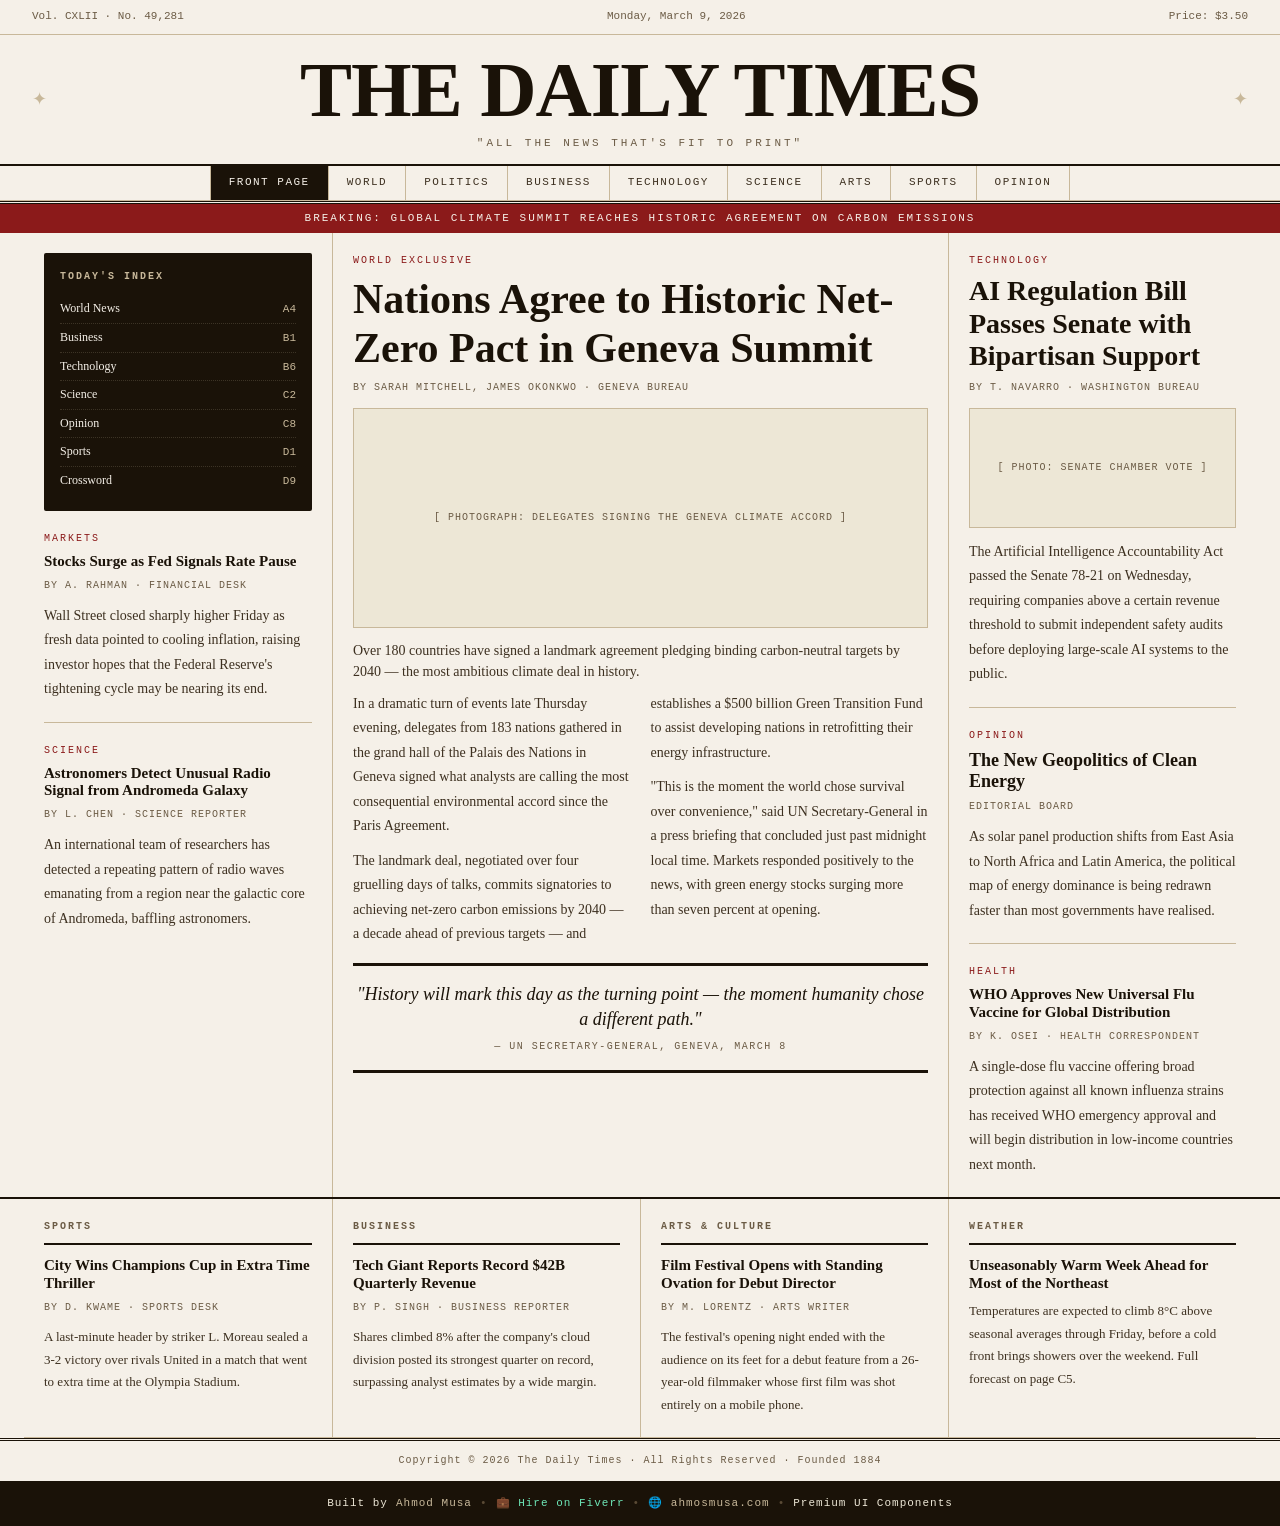
==== newspaper/news.html @ c9066df8 "feat : newspaper trial added." ====
<!doctype html>
<html lang="en">
  <head>
    <meta charset="UTF-8" />
    <meta name="viewport" content="width=device-width, initial-scale=1.0" />
    <title>Classic Newspaper Website Template — HTML CSS, Print Ready</title>
    <link href="./news.css" rel="stylesheet" />
  </head>
  <body>
    <!-- ── MASTHEAD HEADER ── -->
    <header class="masthead">
      <div class="masthead-top">
        <span>Vol. CXLII · No. 49,281</span>
        <time datetime="2026-03-09">Monday, March 9, 2026</time>
        <span>Price: $3.50</span>
      </div>
      <div class="paper-name">
        <h1>The Daily Times</h1>
        <p class="tagline">"All the news that's fit to print"</p>
      </div>
      <nav class="section-nav" aria-label="Main Navigation">
        <a href="#" class="active">Front Page</a>
        <a href="#">World</a>
        <a href="#">Politics</a>
        <a href="#">Business</a>
        <a href="#">Technology</a>
        <a href="#">Science</a>
        <a href="#">Arts</a>
        <a href="#">Sports</a>
        <a href="#">Opinion</a>
      </nav>
    </header>

    <!-- Breaking News Ticker Band -->
    <aside class="headline-band" aria-label="Breaking News">
      Breaking: Global Climate Summit Reaches Historic Agreement on Carbon
      Emissions
    </aside>

    <!-- ── MAIN GRID CONTENT ── -->
    <main class="newspaper-grid">
      <!-- Left Column / Sidebar -->
      <aside class="col sidebar-col">
        <section class="index-box" aria-label="Today's Index">
          <h4>Today's Index</h4>
          <dl class="index-list">
            <div class="index-item">
              <dt>World News</dt>
              <dd><span>A4</span></dd>
            </div>
            <div class="index-item">
              <dt>Business</dt>
              <dd><span>B1</span></dd>
            </div>
            <div class="index-item">
              <dt>Technology</dt>
              <dd><span>B6</span></dd>
            </div>
            <div class="index-item">
              <dt>Science</dt>
              <dd><span>C2</span></dd>
            </div>
            <div class="index-item">
              <dt>Opinion</dt>
              <dd><span>C8</span></dd>
            </div>
            <div class="index-item">
              <dt>Sports</dt>
              <dd><span>D1</span></dd>
            </div>
            <div class="index-item">
              <dt>Crossword</dt>
              <dd><span>D9</span></dd>
            </div>
          </dl>
        </section>

        <article class="article">
          <header>
            <p class="kicker">Markets</p>
            <h2 class="headline hl-sm">
              Stocks Surge as Fed Signals Rate Pause
            </h2>
            <p class="byline">By A. Rahman · Financial Desk</p>
          </header>
          <p class="body-text">
            Wall Street closed sharply higher Friday as fresh data pointed to
            cooling inflation, raising investor hopes that the Federal Reserve's
            tightening cycle may be nearing its end.
          </p>
        </article>

        <article class="article">
          <header>
            <p class="kicker">Science</p>
            <h2 class="headline hl-sm">
              Astronomers Detect Unusual Radio Signal from Andromeda Galaxy
            </h2>
            <p class="byline">By L. Chen · Science Reporter</p>
          </header>
          <p class="body-text">
            An international team of researchers has detected a repeating
            pattern of radio waves emanating from a region near the galactic
            core of Andromeda, baffling astronomers.
          </p>
        </article>
      </aside>

      <!-- Center Lead Article Column -->
      <section class="col center-col">
        <article class="article feature-article">
          <header>
            <p class="kicker">World Exclusive</p>
            <h2 class="headline hl-xl">
              Nations Agree to Historic Net-Zero Pact in Geneva Summit
            </h2>
            <p class="byline">
              By Sarah Mitchell, James Okonkwo · Geneva Bureau
            </p>
          </header>

          <figure class="img-block" style="height: 220px">
            <figcaption>
              [ Photograph: Delegates signing the Geneva Climate Accord ]
            </figcaption>
          </figure>

          <p class="deck">
            Over 180 countries have signed a landmark agreement pledging binding
            carbon-neutral targets by 2040 — the most ambitious climate deal in
            history.
          </p>

          <div class="body-text two-col">
            <p>
              In a dramatic turn of events late Thursday evening, delegates from
              183 nations gathered in the grand hall of the Palais des Nations
              in Geneva signed what analysts are calling the most consequential
              environmental accord since the Paris Agreement.
            </p>
            <p style="margin-top: 10px">
              The landmark deal, negotiated over four gruelling days of talks,
              commits signatories to achieving net-zero carbon emissions by 2040
              — a decade ahead of previous targets — and establishes a $500
              billion Green Transition Fund to assist developing nations in
              retrofitting their energy infrastructure.
            </p>
            <p style="margin-top: 10px">
              "This is the moment the world chose survival over convenience,"
              said UN Secretary-General in a press briefing that concluded just
              past midnight local time. Markets responded positively to the
              news, with green energy stocks surging more than seven percent at
              opening.
            </p>
          </div>

          <blockquote class="pull-quote">
            <p>
              "History will mark this day as the turning point — the moment
              humanity chose a different path."
            </p>
            <cite>— UN Secretary-General, Geneva, March 8</cite>
          </blockquote>
        </article>
      </section>

      <!-- Right Column -->
      <aside class="col right-col">
        <article class="article">
          <header>
            <p class="kicker">Technology</p>
            <h2 class="headline hl-lg">
              AI Regulation Bill Passes Senate with Bipartisan Support
            </h2>
            <p class="byline">By T. Navarro · Washington Bureau</p>
          </header>

          <figure class="img-block" style="height: 120px">
            <figcaption>[ Photo: Senate chamber vote ]</figcaption>
          </figure>

          <p class="body-text">
            The Artificial Intelligence Accountability Act passed the Senate
            78-21 on Wednesday, requiring companies above a certain revenue
            threshold to submit independent safety audits before deploying
            large-scale AI systems to the public.
          </p>
        </article>

        <article class="article">
          <header>
            <p class="kicker">Opinion</p>
            <h2 class="headline hl-md">The New Geopolitics of Clean Energy</h2>
            <p class="byline">Editorial Board</p>
          </header>
          <p class="body-text">
            As solar panel production shifts from East Asia to North Africa and
            Latin America, the political map of energy dominance is being
            redrawn faster than most governments have realised.
          </p>
        </article>

        <article class="article">
          <header>
            <p class="kicker">Health</p>
            <h2 class="headline hl-sm">
              WHO Approves New Universal Flu Vaccine for Global Distribution
            </h2>
            <p class="byline">By K. Osei · Health Correspondent</p>
          </header>
          <p class="body-text">
            A single-dose flu vaccine offering broad protection against all
            known influenza strains has received WHO emergency approval and will
            begin distribution in low-income countries next month.
          </p>
        </article>
      </aside>
    </main>

    <!-- ── BOTTOM SECTIONS ── -->
    <section class="bottom-grid" aria-label="Category Highlights">
      <section class="bottom-col">
        <h3 class="section-label">Sports</h3>
        <article class="article">
          <header>
            <h4 class="headline hl-sm">
              City Wins Champions Cup in Extra Time Thriller
            </h4>
            <p class="byline">By D. Kwame · Sports Desk</p>
          </header>
          <p class="body-text" style="font-size: 13px">
            A last-minute header by striker L. Moreau sealed a 3-2 victory over
            rivals United in a match that went to extra time at the Olympia
            Stadium.
          </p>
        </article>
      </section>

      <section class="bottom-col">
        <h3 class="section-label">Business</h3>
        <article class="article">
          <header>
            <h4 class="headline hl-sm">
              Tech Giant Reports Record $42B Quarterly Revenue
            </h4>
            <p class="byline">By P. Singh · Business Reporter</p>
          </header>
          <p class="body-text" style="font-size: 13px">
            Shares climbed 8% after the company's cloud division posted its
            strongest quarter on record, surpassing analyst estimates by a wide
            margin.
          </p>
        </article>
      </section>

      <section class="bottom-col">
        <h3 class="section-label">Arts & Culture</h3>
        <article class="article">
          <header>
            <h4 class="headline hl-sm">
              Film Festival Opens with Standing Ovation for Debut Director
            </h4>
            <p class="byline">By M. Lorentz · Arts Writer</p>
          </header>
          <p class="body-text" style="font-size: 13px">
            The festival's opening night ended with the audience on its feet for
            a debut feature from a 26-year-old filmmaker whose first film was
            shot entirely on a mobile phone.
          </p>
        </article>
      </section>

      <section class="bottom-col">
        <h3 class="section-label">Weather</h3>
        <article class="article">
          <header>
            <h4 class="headline hl-sm">
              Unseasonably Warm Week Ahead for Most of the Northeast
            </h4>
          </header>
          <p class="body-text" style="font-size: 13px">
            Temperatures are expected to climb 8°C above seasonal averages
            through Friday, before a cold front brings showers over the weekend.
            Full forecast on page C5.
          </p>
        </article>
      </section>
    </section>

    <!-- ── PAPER FOOTER ── -->
    <footer class="site-footer">
      <div class="paper-footer">
        Copyright © 2026 The Daily Times · All Rights Reserved · Founded 1884
      </div>

      <div class="am-credit">
        Built by <a href="https://ahmosmusa.com" target="_blank">Ahmod Musa</a>
        <span class="dot">•</span>
        <a
          href="https://www.fiverr.com/ahmodmusa/"
          class="fiverr"
          target="_blank"
          >💼 Hire on Fiverr</a
        >
        <span class="dot">•</span>
        <a href="https://ahmosmusa.com" target="_blank">🌐 ahmosmusa.com</a>
        <span class="dot">•</span>
        Premium UI Components
      </div>
    </footer>
  </body>
</html>
---- newspaper/news.css ----
*::before,
*::after,
* {
  margin: 0;
  padding: 0;
  box-sizing: border-box;
}

:root {
  --ink: #1a1208;
  --ink-mid: #3d3020;
  --ink-light: #6b5b45;
  --paper: #f5f0e8;
  --paper-dark: #ede7d6;
  --rule: #c8b89a;
  --accent: #8b1a1a;
  --col-gap: 20px;
}

body {
  background: var(--paper);
  color: var(--ink);
  font-family: "Source Serif 4", Georgia, serif;
  font-size: 15px;
  line-height: 1.6;
}

/* ── Masthead ── */
.masthead {
  border-bottom: 3px double var(--ink);
  padding: 8px 0 0;
  background: var(--paper);
}

.masthead-top {
  display: flex;
  justify-content: space-between;
  align-items: center;
  padding: 0 32px 8px;
  font-family: "DM Mono", monospace;
  font-size: 11px;
  color: var(--ink-light);
  border-bottom: 1px solid var(--rule);
}

.paper-name {
  text-align: center;
  padding: 16px 32px 12px;
  border-bottom: 2px solid var(--ink);
  position: relative;
}
.paper-name::before,
.paper-name::after {
  content: "✦";
  position: absolute;
  top: 50%;
  transform: translateY(-50%);
  color: var(--rule);
  font-size: 18px;
}
.paper-name::before {
  left: 32px;
}
.paper-name::after {
  right: 32px;
}

.paper-name h1 {
  font-family: "Playfair Display", serif;
  font-size: clamp(36px, 7vw, 78px);
  font-weight: 900;
  letter-spacing: -1px;
  color: var(--ink);
  line-height: 1;
  text-transform: uppercase;
}

.paper-name .tagline {
  font-family: "DM Mono", monospace;
  font-size: 11px;
  letter-spacing: 3px;
  color: var(--ink-light);
  margin-top: 6px;
  text-transform: uppercase;
}

/* ── Nav ── */
.section-nav {
  display: flex;
  justify-content: center;
  gap: 0;
  padding: 0 32px;
  border-bottom: 1px solid var(--rule);
  overflow-x: auto;
  scrollbar-width: none;
}
.section-nav::-webkit-scrollbar {
  display: none;
}
.section-nav a {
  display: block;
  padding: 8px 18px;
  font-family: "DM Mono", monospace;
  font-size: 11px;
  letter-spacing: 1.5px;
  text-transform: uppercase;
  color: var(--ink-mid);
  text-decoration: none;
  white-space: nowrap;
  border-right: 1px solid var(--rule);
  transition: background 0.2s;
}
.section-nav a:first-child {
  border-left: 1px solid var(--rule);
}
.section-nav a:hover {
  background: var(--paper-dark);
}
.section-nav a.active {
  background: var(--ink);
  color: var(--paper);
}

/* ── Headline band ── */
.headline-band {
  background: var(--accent);
  color: var(--paper);
  text-align: center;
  padding: 6px 32px;
  font-family: "DM Mono", monospace;
  font-size: 11px;
  letter-spacing: 2px;
  text-transform: uppercase;
}

/* ── Main grid ── */
.newspaper-grid {
  display: grid;
  grid-template-columns: 1fr 2fr 1fr;
  gap: 0;
  padding: 0 24px;
  border-bottom: 2px solid var(--ink);
}

.col {
  padding: 20px var(--col-gap);
}
.col + .col {
  border-left: 1px solid var(--rule);
}

/* ── Article styles ── */
.article + .article {
  margin-top: 20px;
  padding-top: 20px;
  border-top: 1px solid var(--rule);
}

.kicker {
  font-family: "DM Mono", monospace;
  font-size: 10px;
  letter-spacing: 2px;
  text-transform: uppercase;
  color: var(--accent);
  margin-bottom: 6px;
}

.headline {
  font-family: "Playfair Display", serif;
  font-weight: 700;
  line-height: 1.15;
  color: var(--ink);
  margin-bottom: 8px;
}
.hl-xl {
  font-size: clamp(26px, 3.5vw, 42px);
}
.hl-lg {
  font-size: clamp(20px, 2.5vw, 28px);
}
.hl-md {
  font-size: 18px;
}
.hl-sm {
  font-size: 15px;
}

.deck {
  font-family: "Source Serif 4", serif;
  font-size: 14px;
  color: var(--ink-mid);
  line-height: 1.5;
  margin-bottom: 10px;
}

.byline {
  font-family: "DM Mono", monospace;
  font-size: 10px;
  letter-spacing: 1px;
  text-transform: uppercase;
  color: var(--ink-light);
  margin-bottom: 10px;
}

.body-text {
  font-size: 14px;
  line-height: 1.75;
  color: var(--ink-mid);
  column-gap: 20px;
}
.two-col {
  columns: 2;
}

/* ── Image placeholder (figure/figcaption) ── */
.img-block {
  background: var(--paper-dark);
  border: 1px solid var(--rule);
  width: 100%;
  display: flex;
  align-items: center;
  justify-content: center;
  color: var(--ink-light);
  margin: 12px 0;
}
.img-block figcaption {
  font-family: "DM Mono", monospace;
  font-size: 10px;
  letter-spacing: 1px;
  text-transform: uppercase;
}

/* ── Quote callout (blockquote) ── */
.pull-quote {
  border-top: 3px solid var(--ink);
  border-bottom: 3px solid var(--ink);
  padding: 16px 0;
  margin: 16px 0;
  font-family: "Playfair Display", serif;
  font-style: italic;
  font-size: 18px;
  color: var(--ink);
  line-height: 1.4;
  text-align: center;
}
.pull-quote cite {
  display: block;
  font-family: "DM Mono", monospace;
  font-style: normal;
  font-size: 10px;
  letter-spacing: 1.5px;
  text-transform: uppercase;
  color: var(--ink-light);
  margin-top: 8px;
}

/* ── Index ── */
.index-box {
  background: var(--ink);
  color: var(--paper);
  padding: 16px;
  border-radius: 2px;
  margin-bottom: 20px;
}
.index-box h4 {
  font-family: "DM Mono", monospace;
  font-size: 10px;
  letter-spacing: 2px;
  text-transform: uppercase;
  color: var(--rule);
  margin-bottom: 10px;
}
.index-list {
  display: flex;
  flex-direction: column;
}
.index-item {
  display: flex;
  justify-content: space-between;
  align-items: baseline;
  padding: 4px 0;
  border-bottom: 1px dotted rgba(200, 184, 154, 0.2);
  font-size: 12px;
  gap: 8px;
}
.index-item dt {
  font-weight: normal;
}
.index-item:last-child {
  border-bottom: none;
}
.index-item span {
  color: var(--rule);
  font-family: "DM Mono", monospace;
  font-size: 11px;
}

/* ── Bottom section ── */
.bottom-grid {
  display: grid;
  grid-template-columns: repeat(4, 1fr);
  gap: 0;
  padding: 0 24px;
}
.bottom-col {
  padding: 20px var(--col-gap);
  border-bottom: 1px solid var(--rule);
}
.bottom-col + .bottom-col {
  border-left: 1px solid var(--rule);
}
.section-label {
  font-family: "DM Mono", monospace;
  font-size: 10px;
  letter-spacing: 2px;
  text-transform: uppercase;
  color: var(--ink-light);
  padding-bottom: 8px;
  margin-bottom: 12px;
  border-bottom: 2px solid var(--ink);
}

/* ── Footer ── */
.site-footer {
  display: block;
}

.paper-footer {
  text-align: center;
  padding: 12px 32px;
  border-top: 3px double var(--ink);
  font-family: "DM Mono", monospace;
  font-size: 10px;
  letter-spacing: 1px;
  color: var(--ink-light);
}

/* ── BRANDED FOOTER ── */
.am-credit {
  display: flex;
  align-items: center;
  justify-content: center;
  flex-wrap: wrap;
  gap: 8px;
  padding: 14px 32px;
  background: var(--ink);
  color: var(--paper-dark);
  font-family: "DM Mono", monospace;
  font-size: 11px;
  letter-spacing: 1px;
}
.am-credit a {
  color: #c8b89a;
  text-decoration: none;
  font-weight: 500;
}
.am-credit a:hover {
  color: #fff;
}
.am-credit a.fiverr {
  color: #6ee7b7;
}
.am-credit .dot {
  color: #5a4a35;
}

/* ── Print ── */
@media print {
  .headline-band,
  .am-credit {
    display: none;
  }
  body {
    font-size: 12pt;
  }
  .newspaper-grid {
    grid-template-columns: 1fr 2fr 1fr;
  }
}

@media (max-width: 768px) {
  .newspaper-grid {
    grid-template-columns: 1fr;
  }
  .col + .col {
    border-left: none;
    border-top: 1px solid var(--rule);
  }
  .two-col {
    columns: 1;
  }
  .bottom-grid {
    grid-template-columns: 1fr 1fr;
  }
  .paper-name::before,
  .paper-name::after {
    display: none;
  }
}
@media (max-width: 480px) {
  .bottom-grid {
    grid-template-columns: 1fr;
  }
}
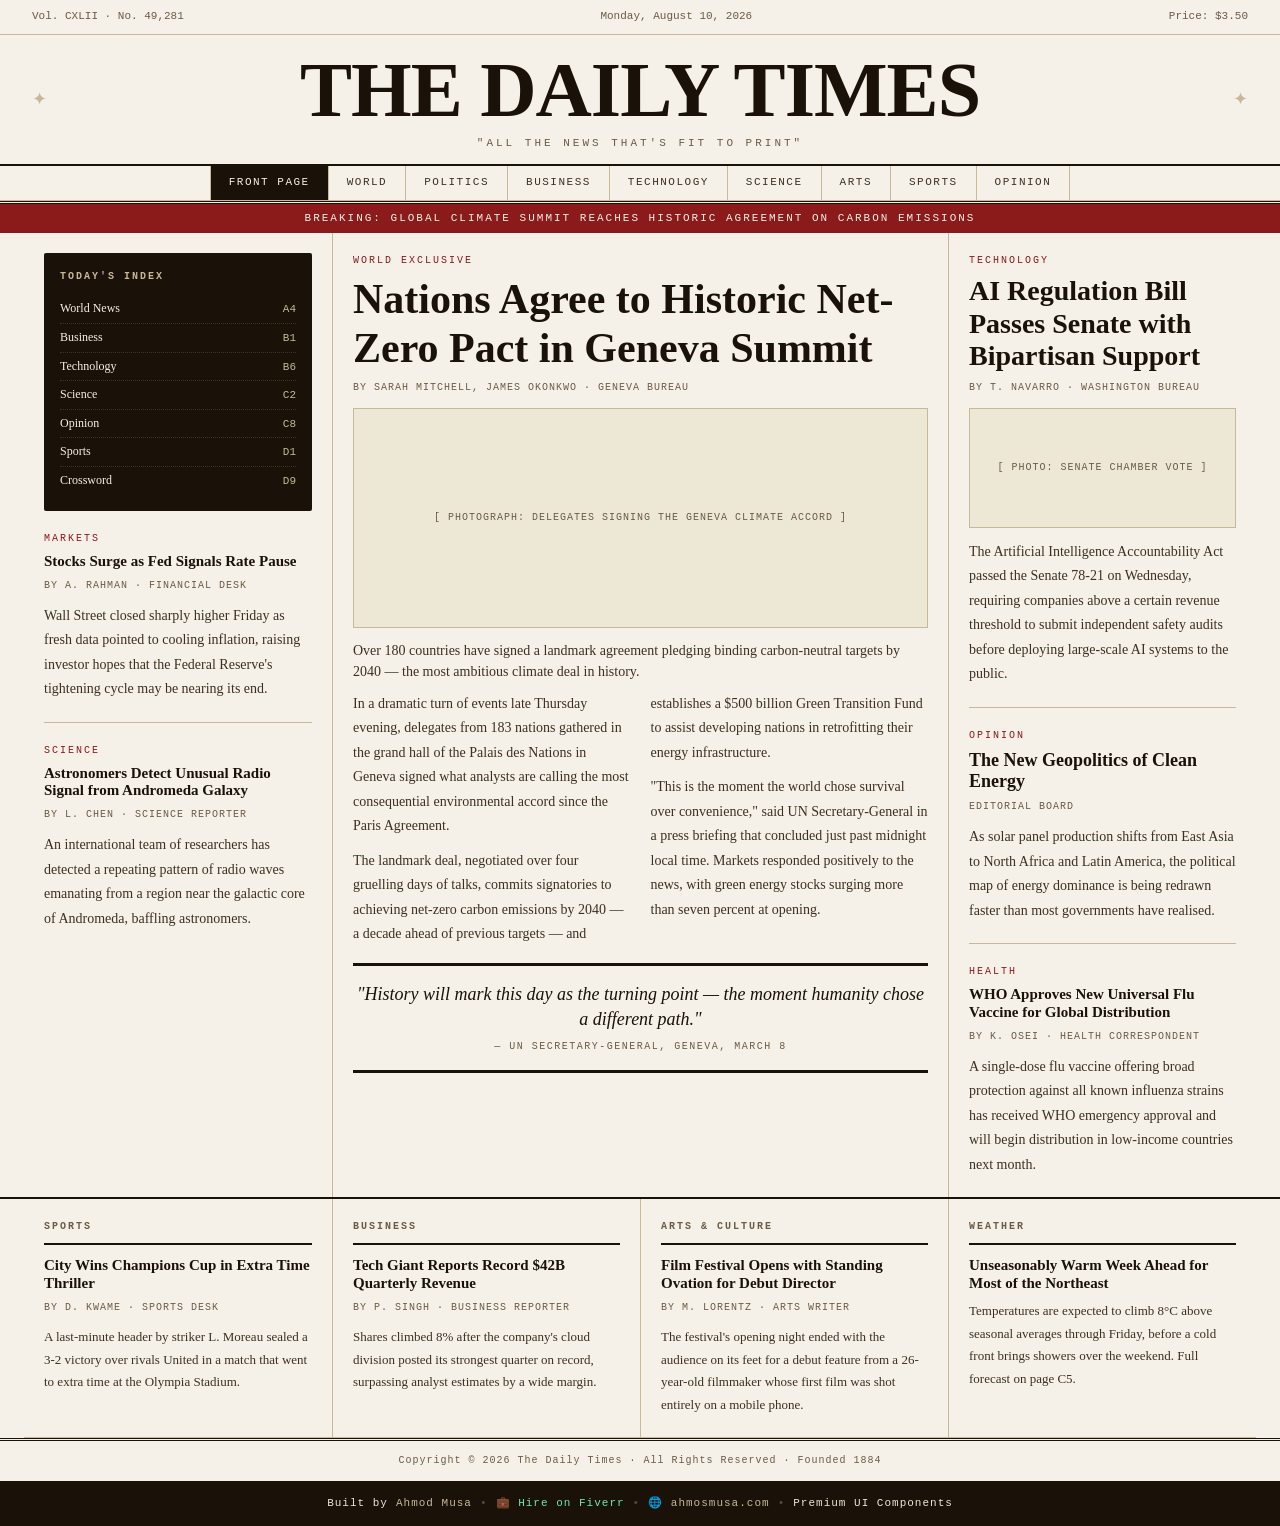
==== commit e7f1ecf1: "answer for newspaper assignment" ====
--- a/newspaper/news.html
+++ b/newspaper/news.html
@@ -11,7 +11,7 @@
     <header class="masthead">
       <div class="masthead-top">
         <span>Vol. CXLII · No. 49,281</span>
-        <time datetime="2026-03-09">Monday, March 9, 2026</time>
+        <time datetime="2026-03-09">Monday, August 10, 2026</time>
         <span>Price: $3.50</span>
       </div>
       <div class="paper-name">
